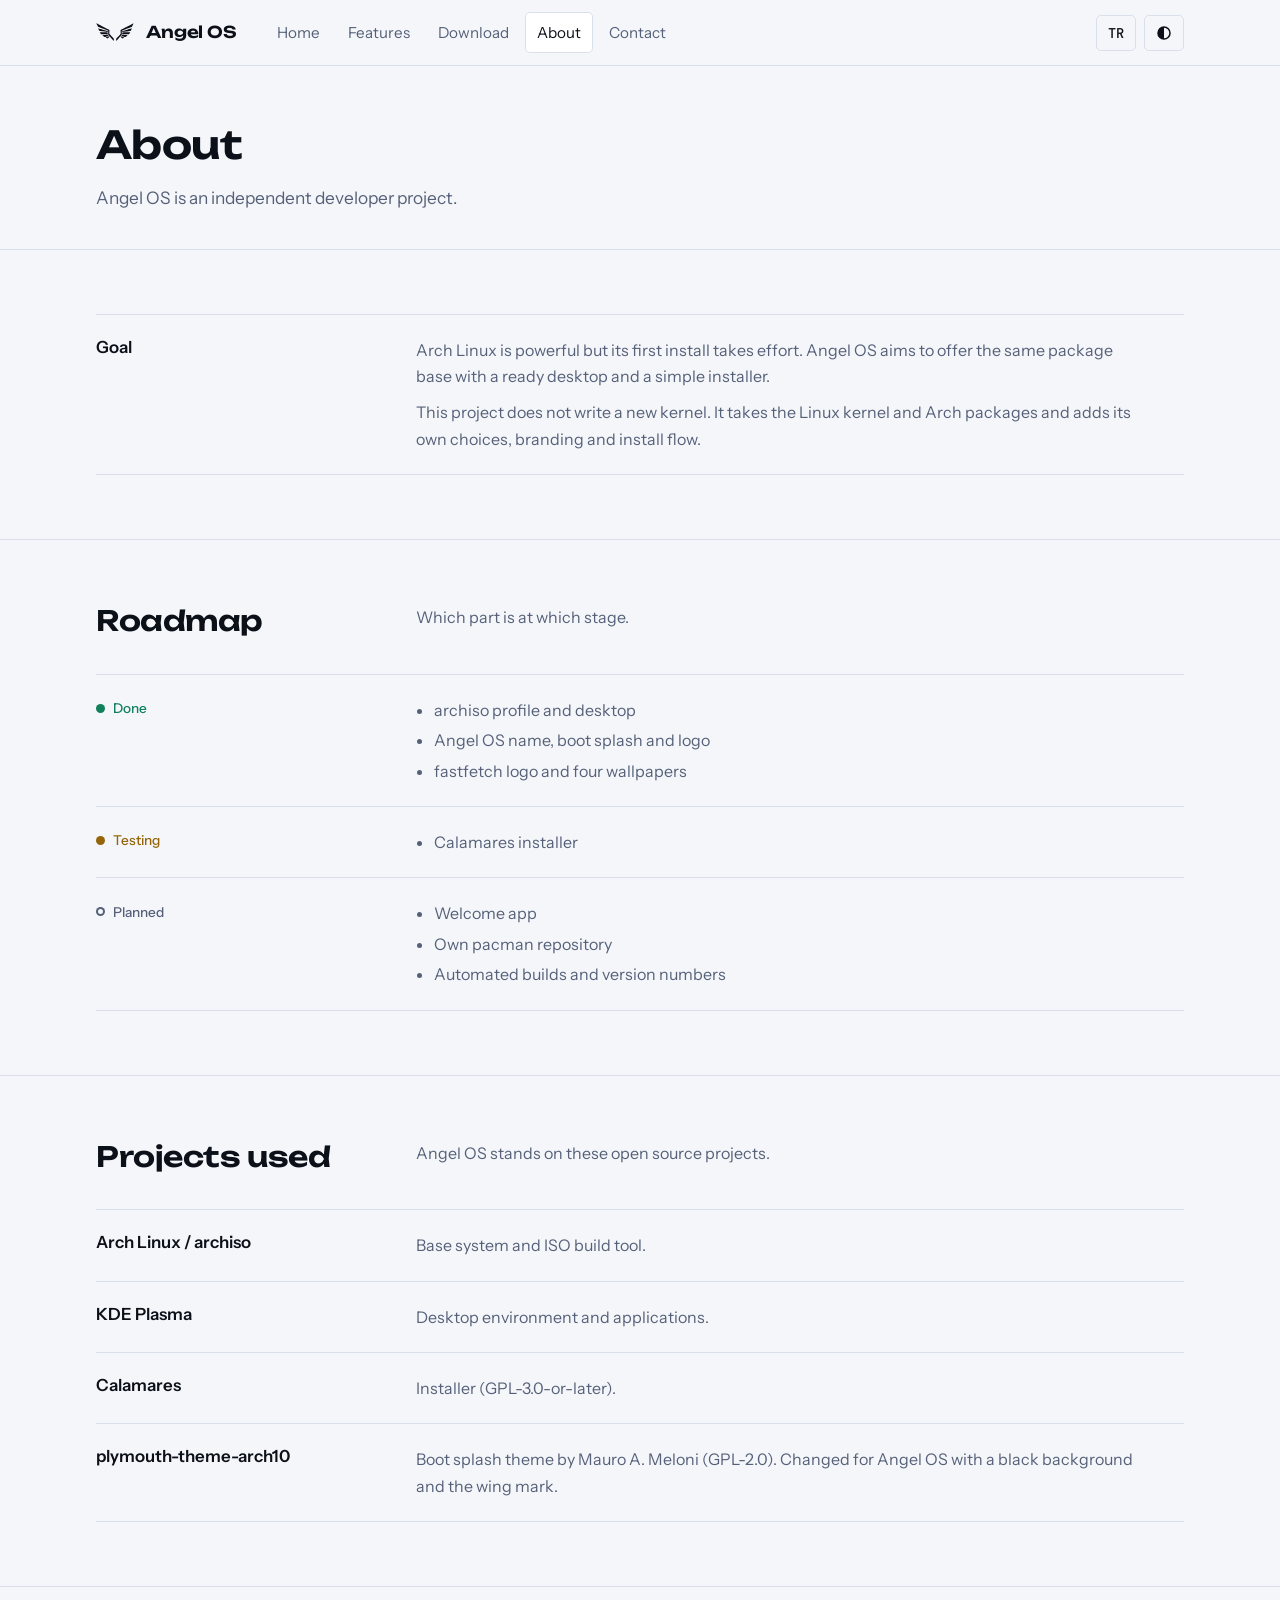
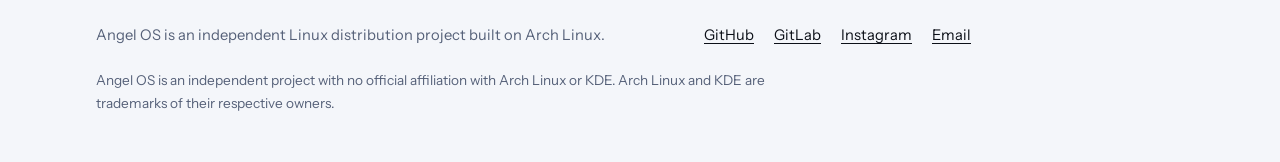
==== hakkinda.html @ 742048c5 "Add files via upload" ====
<!doctype html>
<html lang="tr">
<head><meta charset="utf-8"><meta name="viewport" content="width=device-width, initial-scale=1, viewport-fit=cover"><meta name="claude:viewport-fit-sides" content="cover"><title>Hakkında · Angel OS</title><meta name="description" content="Angel OS: Fly With Your Angel. Hızlı, temiz ve kullanıma hazır Linux."><meta name="theme-color" content="#06070b"><link rel="preconnect" href="https://fonts.googleapis.com"><link rel="preconnect" href="https://fonts.gstatic.com" crossorigin><link rel="stylesheet" href="https://fonts.googleapis.com/css2?family=Unbounded:wght@500;600&amp;family=Instrument+Sans:wght@400;500;600&amp;family=JetBrains+Mono:wght@400;500&amp;display=swap"><link rel="stylesheet" href="site.css"></head>
<body data-page="about"><header class="site-head"><div class="wrap head-row">
<a class="brand" href="index.html" aria-label="Angel OS"><svg viewBox="45 48 524 254" aria-hidden="true" focusable="false"><g transform="translate(0,337) scale(0.1,-0.1)"><path d="M490 2847 c0 -18 234 -469 248 -476 9 -5 298 -117 642 -250 344 -132 652 -251 685 -264 l60 -23 5 -276 5 -277 385 -444 385 -444 3 159 3 160 -88 97 c-48 53 -90 98 -93 101 -3 3 -104 112 -224 243 l-217 237 6 268 7 267 -53 28 c-91 47 -557 286 -884 452 -170 87 -437 223 -592 302 -156 79 -283 142 -283 140z"/><path d="M4910 2474 c-795 -404 -987 -503 -1038 -534 l-34 -21 8 -263 7 -263 -100 -109 c-55 -60 -195 -212 -311 -339 l-211 -230 -1 -163 0 -162 48 53 c26 29 200 229 387 446 l340 392 5 277 5 276 185 71 c102 40 410 158 685 264 275 107 508 197 517 202 14 8 251 469 245 476 -1 1 -333 -167 -737 -373z"/><path d="M741 2152 c0 -4 33 -81 73 -172 l72 -164 194 -28 c532 -77 947 -139 968 -143 21 -5 22 -3 22 59 l0 65 -67 20 c-38 11 -302 88 -588 171 -286 83 -555 162 -597 175 -43 13 -78 20 -77 17z"/><path d="M4755 1969 c-352 -103 -650 -190 -662 -194 -21 -5 -23 -11 -23 -71 0 -57 2 -65 18 -60 9 2 224 35 477 71 253 37 512 74 574 83 l115 17 73 169 c40 93 72 170 70 171 -1 1 -290 -83 -642 -186z"/><path d="M1032 1503 c45 -65 90 -128 101 -140 l20 -23 459 0 458 0 0 125 0 125 -92 0 c-51 0 -273 7 -493 15 -220 8 -430 15 -467 15 l-67 0 81 -117z"/><path d="M4635 1605 c-181 -7 -383 -13 -447 -14 l-118 -1 0 -125 0 -125 463 0 462 0 97 140 97 140 -112 -1 c-62 -1 -260 -8 -442 -14z"/><path d="M2015 1274 c-11 -2 -173 -15 -360 -30 -187 -14 -341 -27 -343 -28 -3 -3 274 -220 318 -248 26 -17 31 -16 294 71 l267 89 -60 67 c-34 37 -61 71 -61 76 0 9 -15 10 -55 3z"/><path d="M4013 1203 l-62 -76 266 -88 c146 -49 271 -85 277 -82 27 16 336 256 333 259 -1 2 -153 14 -337 29 -184 14 -353 27 -375 30 -39 5 -41 4 -102 -72z"/><path d="M1996 977 c-251 -105 -242 -84 -76 -174 l97 -53 151 114 152 113 -41 47 c-22 25 -46 46 -52 45 -7 0 -110 -42 -231 -92z"/><path d="M3861 1024 l-41 -47 152 -113 152 -113 98 52 c164 87 173 69 -84 175 -123 51 -226 92 -230 92 -3 0 -25 -21 -47 -46z"/></g></svg><span>Angel OS</span></a>
<nav class="nav" aria-label="Menu"><a href="index.html" data-i18n="nav.home">Ana sayfa</a><a href="ozellikler.html" data-i18n="nav.features">Özellikler</a><a href="indir.html" data-i18n="nav.download">İndir</a><a href="hakkinda.html" aria-current="page" data-i18n="nav.about">Hakkında</a><a href="iletisim.html" data-i18n="nav.contact">İletişim</a></nav>
<div class="tools">
<button class="tool" id="lang-btn" type="button" aria-label="Switch to English">EN</button>
<button class="tool" id="theme-btn" type="button" aria-label="Tema / Theme"><svg viewBox="0 0 16 16" aria-hidden="true"><circle cx="8" cy="8" r="6" fill="none" stroke="currentColor" stroke-width="1.5"/><path d="M8 2a6 6 0 0 0 0 12z" fill="currentColor"/></svg></button>
</div></div></header>
<main>
<div class="wrap page-title"><h1 data-i18n="a.h1">Hakkında</h1><p data-i18n="a.lead">Angel OS bağımsız bir geliştirici projesidir.</p></div>
<section><div class="wrap">
<div class="rows">
<div class="row"><h3 data-i18n="a.a">Amaç</h3><div><p data-i18n="a.a1">Arch Linux güçlüdür ama ilk kurulumu zahmetlidir. Angel OS, aynı paket tabanını hazır bir masaüstü ve kurulum aracıyla sunmayı hedefler.</p><p data-i18n="a.a2">Bu proje yeni bir çekirdek yazmaz. Linux çekirdeğini ve Arch paketlerini alır, üzerine kendi seçimlerini, markasını ve kurulum akışını ekler.</p></div></div>
</div></div></section>

<section><div class="wrap">
<div class="sec-head"><h2 data-i18n="a.road">Yol haritası</h2><p data-i18n="a.roadp">Hangi parçanın hangi aşamada olduğu.</p></div>
<div class="rows"><div class="row"><h3><span class="tag done" data-i18n="a.rt0">Tamam</span></h3><ul><li data-i18n="a.r00">archiso profili ve masaüstü</li><li data-i18n="a.r01">Angel OS adı, açılış ekranı ve logo</li><li data-i18n="a.r02">fastfetch logosu ve dört duvar kağıdı</li></ul></div><div class="row"><h3><span class="tag test" data-i18n="a.rt1">Testte</span></h3><ul><li data-i18n="a.r10">Calamares kurulum aracı</li></ul></div><div class="row"><h3><span class="tag plan" data-i18n="a.rt2">Planlandı</span></h3><ul><li data-i18n="a.r20">Karşılama uygulaması</li><li data-i18n="a.r21">Kendi pacman deposu</li><li data-i18n="a.r22">Otomatik build ve sürüm numaraları</li></ul></div></div>
</div></section>

<section><div class="wrap">
<div class="sec-head"><h2 data-i18n="a.cred">Kullanılan projeler</h2><p data-i18n="a.credp">Angel OS, bu açık kaynak projelerin üzerinde duruyor.</p></div>
<div class="rows"><div class="row"><h3>Arch Linux / archiso</h3><p data-i18n="a.c0">Taban sistem ve ISO üretim aracı.</p></div><div class="row"><h3>KDE Plasma</h3><p data-i18n="a.c1">Masaüstü ortamı ve uygulamalar.</p></div><div class="row"><h3>Calamares</h3><p data-i18n="a.c2">Kurulum aracı (GPL-3.0-or-later).</p></div><div class="row"><h3>plymouth-theme-arch10</h3><p data-i18n="a.c3">Açılış ekranı teması, Mauro A. Meloni (GPL-2.0). Angel OS için siyah zemin ve kanat logosuyla değiştirildi.</p></div></div>
</div></section>
</main><footer><div class="wrap">
<div class="foot">
<div><p data-i18n="foot.about">Angel OS, Arch Linux tabanlı bağımsız bir Linux dağıtımı projesidir.</p></div>
<ul>
<li><a href="https://github.com/valkyrie-0312" rel="noopener">GitHub</a></li>
<li><a href="https://gitlab.com/emirhan.0312" rel="noopener">GitLab</a></li>
<li><a href="https://instagram.com/angel0sofficial" rel="noopener">Instagram</a></li>
<li><a href="iletisim.html" data-i18n="foot.mail">E-posta</a></li>
</ul></div>
<p class="legal" data-i18n="foot.legal">Angel OS, Arch Linux, KDE veya Anthropic dahil hiçbir kuruluşla resmi bağı olmayan bağımsız bir projedir. Arch Linux ve KDE adları sahiplerinin markalarıdır.</p>
</div></footer><script src="i18n.js"></script><script src="site.js"></script></body>
</html>
---- site.css ----
/* Angel OS site
   Layout: left-aligned editorial columns on a near-black ground; one loud element (the hero terminal
   with the wing ASCII), everything else stays quiet: rules, tables and plain rows instead of card grids.
   Color: ink, halo blue accent, cool greys. Type: Unbounded (display), Instrument Sans (text), JetBrains Mono (terminal). */

:root {
  --bg: #06070b;
  --bg-raised: #0d0f17;
  --fg: #e9edf5;
  --muted: #9aa4ba;
  --line: #1c2132;
  --accent: #8ab8ff;
  --accent-ink: #06070b;
  --ok: #6fd3a1;
  --test: #f0c674;
  --plan: #9aa4ba;
  --glass: rgba(6, 7, 11, 0.82);
  --term-bg: #090b11;
  --term-bar: #11141d;
  --term-fg: #d7deec;
  --term-dim: #7f8aa3;
  --term-accent: #8ab8ff;
  --font-display: "Unbounded", "Segoe UI", system-ui, sans-serif;
  --font-text: "Instrument Sans", "Segoe UI", system-ui, -apple-system, sans-serif;
  --font-mono: "JetBrains Mono", ui-monospace, "SFMono-Regular", Menlo, Consolas, monospace;
  color-scheme: dark;
}
@media (prefers-color-scheme: light) {
  :root:not([data-theme="dark"]) {
    --bg: #f4f6fa; --bg-raised: #ffffff; --fg: #0c1018; --muted: #566179; --line: #d9dfeb;
    --accent: #1f4fd1; --accent-ink: #ffffff; --ok: #12805a; --test: #94650a; --plan: #566179;
    --glass: rgba(244, 246, 250, 0.86);
    color-scheme: light;
  }
}
:root[data-theme="light"] {
  --bg: #f4f6fa; --bg-raised: #ffffff; --fg: #0c1018; --muted: #566179; --line: #d9dfeb;
  --accent: #1f4fd1; --accent-ink: #ffffff; --ok: #12805a; --test: #94650a; --plan: #566179;
  --glass: rgba(244, 246, 250, 0.86);
  color-scheme: light;
}

:root { padding-top: env(safe-area-inset-top, 0px); padding-bottom: env(safe-area-inset-bottom, 0px); }
* { box-sizing: border-box; }
html { scroll-behavior: smooth; }
body {
  margin: 0; background: var(--bg); color: var(--fg);
  font: 400 16px/1.65 var(--font-text); -webkit-font-smoothing: antialiased;
}
body::before { content: ""; position: fixed; inset: 0 0 auto; height: env(safe-area-inset-top, 0px); z-index: 30; background: var(--bg); }
img { max-width: 100%; display: block; }
a { color: var(--accent); text-decoration-thickness: 1px; text-underline-offset: 3px; }
a:hover { text-decoration-thickness: 2px; }
:focus-visible { outline: 2px solid var(--accent); outline-offset: 3px; border-radius: 3px; }
code, kbd { font-family: var(--font-mono); font-size: .88em; }
p { margin: 0; }
h1, h2, h3 { font-family: var(--font-display); font-weight: 600; letter-spacing: -0.015em; text-wrap: balance; margin: 0; line-height: 1.2; }

.wrap {
  max-width: 1120px; margin: 0 auto;
  padding-left: max(16px, env(safe-area-inset-left, 0px));
  padding-right: max(16px, env(safe-area-inset-right, 0px));
}

/* ---------- header ---------- */
.site-head {
  position: sticky; top: env(safe-area-inset-top, 0px); z-index: 20;
  background: var(--glass); backdrop-filter: blur(12px); -webkit-backdrop-filter: blur(12px);
  border-bottom: 1px solid var(--line);
}
.head-row { display: flex; align-items: center; gap: 28px; padding-block: 12px; flex-wrap: wrap; }
.brand { display: inline-flex; align-items: center; gap: 12px; color: var(--fg); text-decoration: none; font-family: var(--font-display); font-weight: 600; font-size: 1.02rem; letter-spacing: -0.01em; }
.brand svg { width: 38px; height: auto; fill: var(--fg); }
.nav { display: flex; gap: 4px; margin-right: auto; overflow-x: auto; scrollbar-width: none; min-width: 0; }
.nav::-webkit-scrollbar { display: none; }
.nav a { color: var(--muted); text-decoration: none; padding: 8px 12px; border-radius: 5px; font-size: .95rem; white-space: nowrap; }
.nav a:hover { color: var(--fg); }
.nav a[aria-current="page"] { color: var(--fg); background: var(--bg-raised); box-shadow: inset 0 0 0 1px var(--line); }
.tools { display: flex; gap: 8px; }
.tool {
  appearance: none; background: transparent; color: var(--fg); border: 1px solid var(--line); border-radius: 5px;
  height: 36px; min-width: 40px; padding: 0 10px; font: 500 .85rem var(--font-mono); cursor: pointer;
  display: inline-flex; align-items: center; justify-content: center;
}
.tool:hover { border-color: var(--muted); }
.tool svg { width: 16px; height: 16px; }
@media (max-width: 760px) {
  .head-row { gap: 10px 12px; }
  .nav { order: 3; flex-basis: 100%; margin-right: 0; margin-inline: -8px; }
  .tools { margin-left: auto; }
}

/* ---------- buttons ---------- */
.btn {
  display: inline-flex; align-items: center; justify-content: center; min-height: 44px; padding: 0 20px;
  border-radius: 5px; font: 600 .95rem var(--font-text); text-decoration: none; border: 1px solid transparent; cursor: pointer;
}
.btn.primary { background: var(--accent); color: var(--accent-ink); }
.btn.primary:hover { filter: brightness(1.08); }
.btn.ghost { color: var(--fg); border-color: var(--line); background: transparent; }
.btn.ghost:hover { border-color: var(--muted); }
.btn-row { display: flex; gap: 12px; flex-wrap: wrap; }

/* ---------- hero ---------- */
.hero { padding-block: 64px 56px; }
.hero-grid { display: grid; grid-template-columns: minmax(0, 1.05fr) minmax(0, 1fr); gap: 56px; align-items: center; }
.hero h1 { font-size: clamp(1.75rem, 3.6vw, 2.7rem); line-height: 1.18; }
.hero .lead { margin-top: 22px; font-size: 1.12rem; color: var(--muted); max-width: 52ch; }
.hero .status { margin-top: 18px; display: flex; gap: 10px; align-items: center; color: var(--muted); font-size: .95rem; }
.dot { width: 9px; height: 9px; border-radius: 50%; background: var(--test); flex: none; }
.hero .btn-row { margin-top: 30px; }
@media (max-width: 900px) { .hero-grid { grid-template-columns: minmax(0, 1fr); gap: 40px; } .hero { padding-block: 40px; } }

/* terminal (always dark, in both themes) */
.term { background: var(--term-bg); border: 1px solid #1d2335; border-radius: 8px; overflow: hidden; box-shadow: 0 30px 80px -30px rgba(70, 120, 255, .35); }
.term-bar { display: flex; justify-content: space-between; gap: 12px; padding: 9px 14px; background: var(--term-bar); color: var(--term-dim); font: 400 .78rem var(--font-mono); }
.term-body { padding: 22px 22px 20px; overflow-x: auto; color: var(--term-fg); font: 400 .84rem/1.5 var(--font-mono); }
.term pre { margin: 0; font: inherit; }
.term .logo { color: var(--term-accent); line-height: 1.12; font-size: .8rem; margin-bottom: 18px; }
.term .info { display: grid; grid-template-columns: max-content 1fr; gap: 2px 14px; margin: 0; }
.term .info dt { color: var(--term-accent); }
.term .info dd { margin: 0; }
.term .who { margin: 0 0 8px; }
.term .who b { color: var(--term-accent); font-weight: 500; }
.cursor { display: inline-block; width: .6em; height: 1.05em; background: var(--term-fg); vertical-align: -.2em; animation: blink 1.1s steps(1) infinite; }
@keyframes blink { 50% { opacity: 0; } }
@media (prefers-reduced-motion: reduce) { .cursor { animation: none; } html { scroll-behavior: auto; } }

/* ---------- sections ---------- */
section { padding-block: 64px; border-top: 1px solid var(--line); }
.sec-head { display: grid; grid-template-columns: minmax(0, 280px) minmax(0, 1fr); gap: 40px; margin-bottom: 36px; }
.sec-head h2 { font-size: clamp(1.3rem, 2.4vw, 1.75rem); }
.sec-head p { color: var(--muted); max-width: 62ch; }
@media (max-width: 820px) { .sec-head { grid-template-columns: minmax(0, 1fr); gap: 14px; } }

.rows { display: grid; }
.row { display: grid; grid-template-columns: minmax(0, 280px) minmax(0, 1fr); gap: 40px; padding-block: 22px; border-top: 1px solid var(--line); }
.row:last-child { border-bottom: 1px solid var(--line); }
.row h3 { font-size: 1.05rem; font-family: var(--font-text); font-weight: 600; letter-spacing: 0; }
.row p, .row ul { color: var(--muted); max-width: 66ch; }
.row p + p { margin-top: 10px; }
.row ul { margin: 0; padding-left: 1.1em; }
.row li + li { margin-top: 4px; }
@media (max-width: 820px) { .row { grid-template-columns: minmax(0, 1fr); gap: 8px; } }

.table-wrap { overflow-x: auto; border: 1px solid var(--line); border-radius: 6px; }
table { width: 100%; border-collapse: collapse; min-width: 560px; }
th, td { text-align: left; padding: 14px 18px; border-bottom: 1px solid var(--line); vertical-align: top; }
th { font: 500 .85rem var(--font-text); color: var(--muted); background: var(--bg-raised); }
tr:last-child td { border-bottom: 0; }
td:first-child { font-family: var(--font-mono); font-size: .92rem; white-space: nowrap; color: var(--fg); }
td { color: var(--muted); }

.gallery { display: grid; grid-template-columns: repeat(2, minmax(0, 1fr)); gap: 16px; }
.shot { margin: 0; }
.shot img { width: 100%; aspect-ratio: 16 / 9; object-fit: cover; border-radius: 5px; border: 1px solid var(--line); }
.shot figcaption { margin-top: 8px; color: var(--muted); font-size: .9rem; }
@media (max-width: 560px) { .gallery { grid-template-columns: minmax(0, 1fr); } }

/* installer sequence: a real order, so numbered */
.steps { list-style: none; margin: 0; padding: 0; counter-reset: s; display: grid; }
.steps li { counter-increment: s; display: grid; grid-template-columns: 44px minmax(0, 1fr); gap: 16px; padding-block: 16px; border-top: 1px solid var(--line); align-items: baseline; }
.steps li:last-child { border-bottom: 1px solid var(--line); }
.steps li::before { content: counter(s); font: 500 .9rem var(--font-mono); color: var(--accent); }
.steps b { font-weight: 600; }
.steps span { color: var(--muted); }

/* code */
.code { background: var(--term-bg); color: var(--term-fg); border: 1px solid #1d2335; border-radius: 6px; padding: 16px 18px; overflow-x: auto; font: 400 .88rem/1.6 var(--font-mono); margin-top: 12px; }
.code .c { color: var(--term-dim); }
.note { border-left: 2px solid var(--test); padding: 4px 0 4px 16px; color: var(--muted); max-width: 66ch; }

/* roadmap */
.tag { display: inline-flex; align-items: center; gap: 8px; font: 500 .85rem var(--font-text); }
.tag::before { content: ""; width: 9px; height: 9px; border-radius: 50%; background: currentColor; }
.tag.done { color: var(--ok); } .tag.test { color: var(--test); } .tag.plan { color: var(--plan); }
.tag.plan::before { background: transparent; box-shadow: inset 0 0 0 2px currentColor; }

/* contact */
.contact { display: grid; }
.contact-row { display: grid; grid-template-columns: minmax(0, 220px) minmax(0, 1fr) auto; gap: 8px 32px; align-items: center; padding-block: 24px; border-top: 1px solid var(--line); }
.contact-row:last-child { border-bottom: 1px solid var(--line); }
.contact-row h3 { font: 600 1.05rem var(--font-text); letter-spacing: 0; }
.contact-row small { display: block; color: var(--muted); font: 400 .9rem var(--font-text); margin-top: 2px; }
.handle { font: 400 .98rem var(--font-mono); word-break: break-all; user-select: all; }
.contact-act { display: flex; gap: 8px; flex-wrap: wrap; }
.contact-act .btn { min-height: 38px; padding: 0 14px; font-size: .88rem; }
@media (max-width: 820px) { .contact-row { grid-template-columns: minmax(0, 1fr); } }

.cta-band { display: grid; grid-template-columns: minmax(0, 1fr) auto; gap: 24px; align-items: center; }
.cta-band h2 { font-size: clamp(1.25rem, 2.2vw, 1.6rem); }
.cta-band p { color: var(--muted); margin-top: 8px; max-width: 56ch; }
@media (max-width: 760px) { .cta-band { grid-template-columns: minmax(0, 1fr); } }

.page-title { padding-block: 56px 36px; }
.page-title h1 { font-size: clamp(1.7rem, 3.2vw, 2.4rem); }
.page-title p { margin-top: 16px; color: var(--muted); max-width: 62ch; font-size: 1.08rem; }

/* footer */
footer { border-top: 1px solid var(--line); padding-block: 36px 48px; color: var(--muted); font-size: .92rem; }
.foot { display: grid; grid-template-columns: minmax(0, 1.2fr) minmax(0, 1fr); gap: 32px; }
.foot ul { list-style: none; margin: 0; padding: 0; display: flex; flex-wrap: wrap; gap: 6px 20px; }
.foot a { color: var(--fg); }
.legal { margin-top: 22px; font-size: .85rem; max-width: 80ch; }
@media (max-width: 760px) { .foot { grid-template-columns: minmax(0, 1fr); } }

.shot img{width:100%;height:auto;aspect-ratio:16/9;object-fit:cover;display:block}
.nav{overflow-x:auto;scrollbar-width:none}
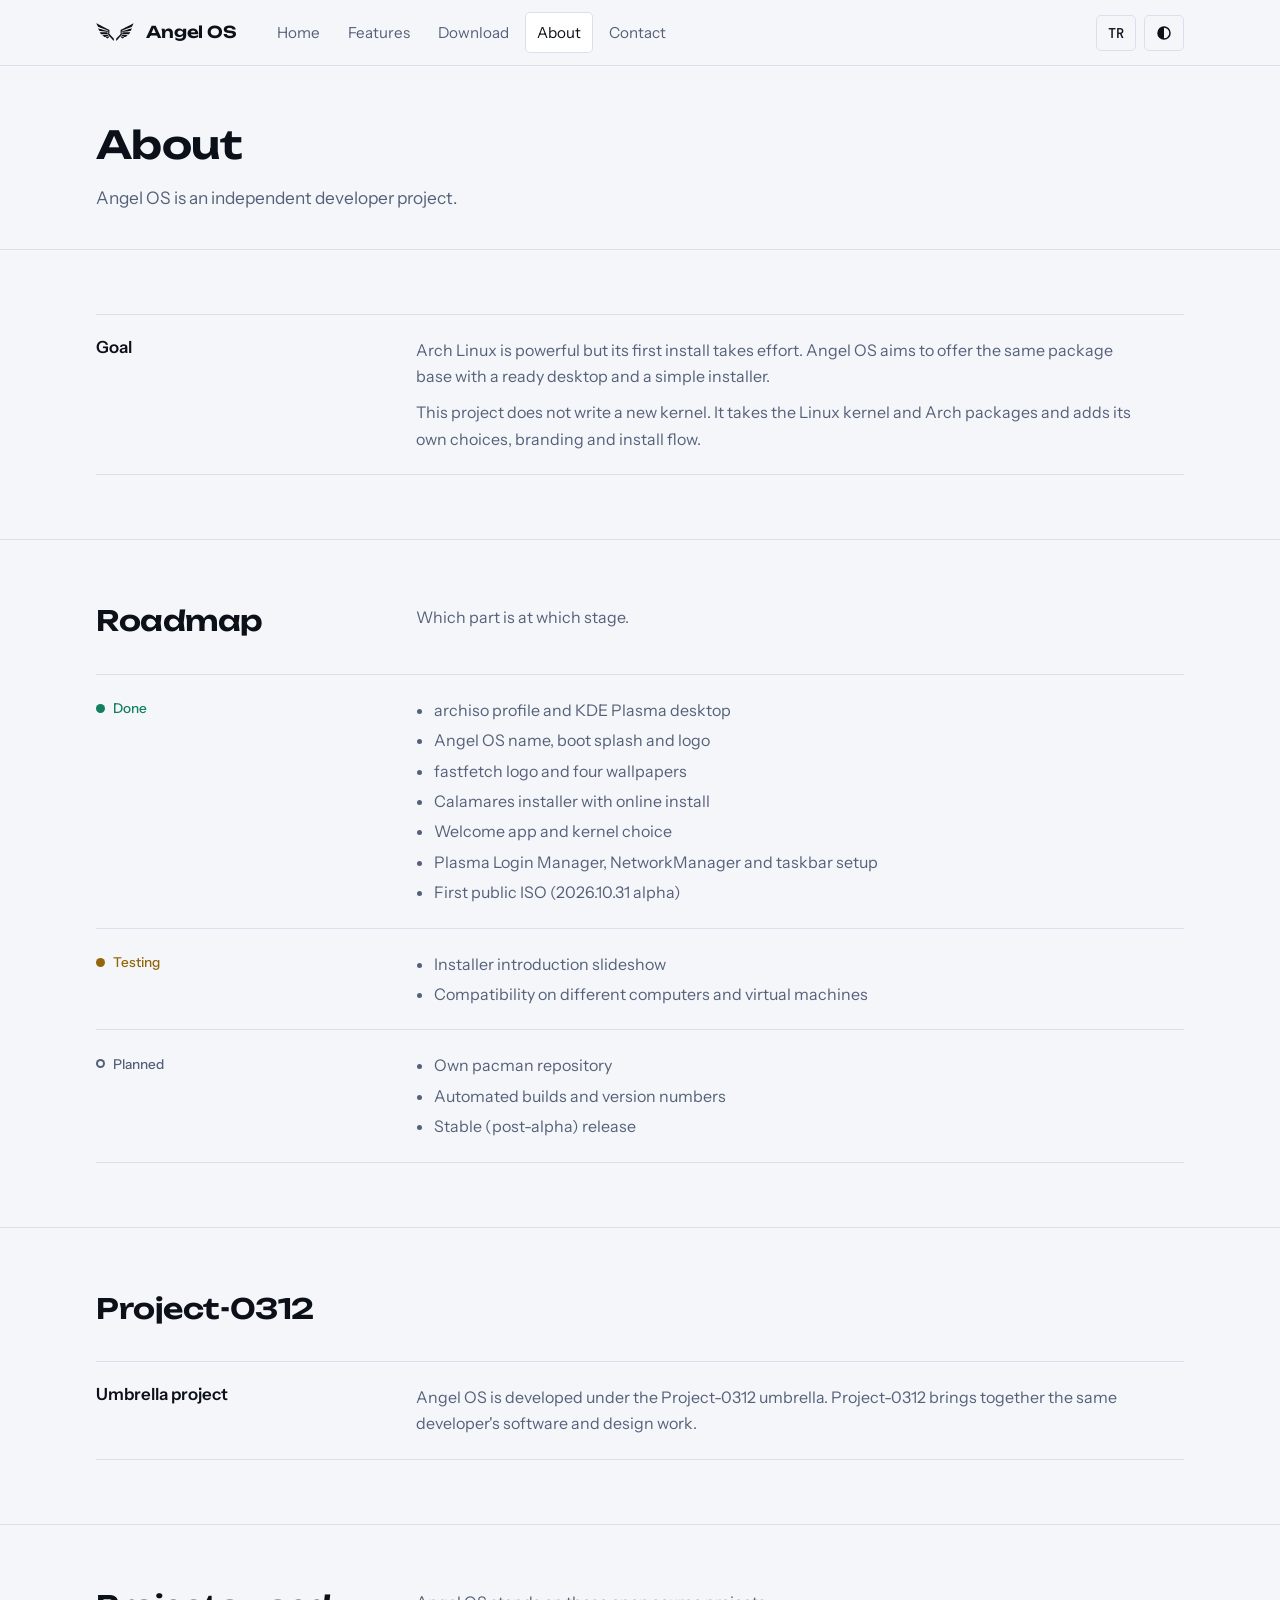
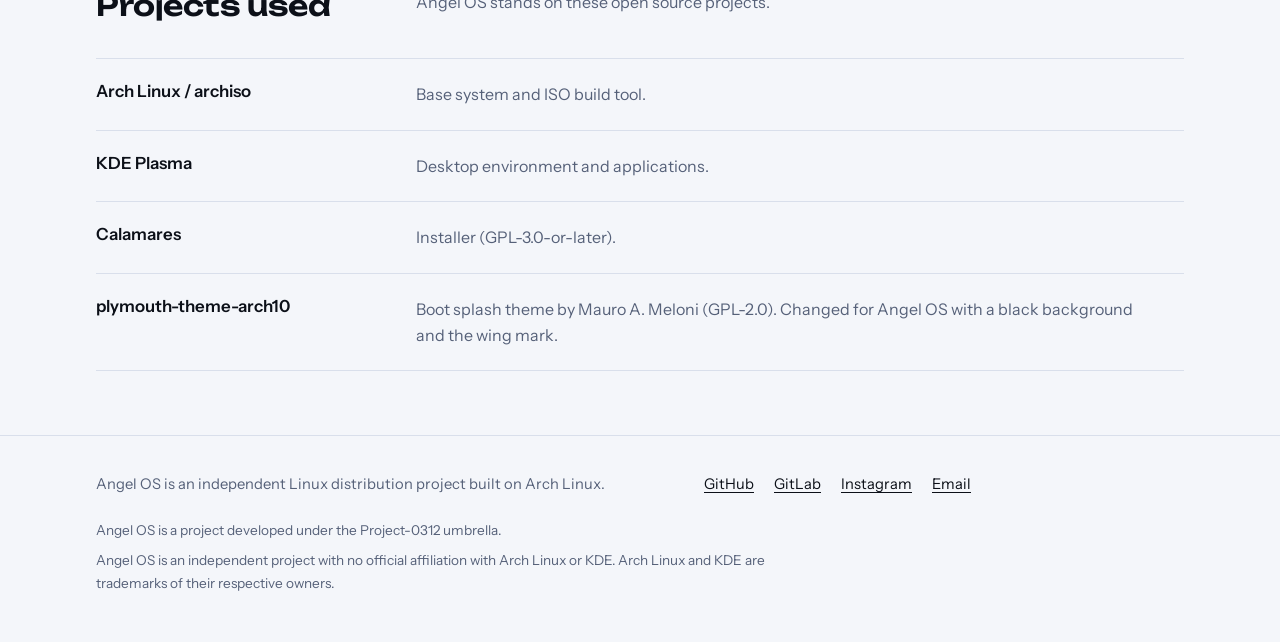
==== commit 97ba50b9: "Add files via upload" ====
--- a/hakkinda.html
+++ b/hakkinda.html
@@ -17,7 +17,12 @@
 
 <section><div class="wrap">
 <div class="sec-head"><h2 data-i18n="a.road">Yol haritası</h2><p data-i18n="a.roadp">Hangi parçanın hangi aşamada olduğu.</p></div>
-<div class="rows"><div class="row"><h3><span class="tag done" data-i18n="a.rt0">Tamam</span></h3><ul><li data-i18n="a.r00">archiso profili ve masaüstü</li><li data-i18n="a.r01">Angel OS adı, açılış ekranı ve logo</li><li data-i18n="a.r02">fastfetch logosu ve dört duvar kağıdı</li></ul></div><div class="row"><h3><span class="tag test" data-i18n="a.rt1">Testte</span></h3><ul><li data-i18n="a.r10">Calamares kurulum aracı</li></ul></div><div class="row"><h3><span class="tag plan" data-i18n="a.rt2">Planlandı</span></h3><ul><li data-i18n="a.r20">Karşılama uygulaması</li><li data-i18n="a.r21">Kendi pacman deposu</li><li data-i18n="a.r22">Otomatik build ve sürüm numaraları</li></ul></div></div>
+<div class="rows"><div class="row"><h3><span class="tag done" data-i18n="a.rt0">Tamam</span></h3><ul><li data-i18n="a.r00">archiso profili ve KDE Plasma masaüstü</li><li data-i18n="a.r01">Angel OS adı, açılış ekranı ve logo</li><li data-i18n="a.r02">fastfetch logosu ve dört duvar kağıdı</li><li data-i18n="a.r10">Calamares kurulum aracı, çevrimiçi kurulum</li><li data-i18n="a.r20">Karşılama uygulaması ve çekirdek seçimi</li><li data-i18n="a.r23">Plasma Login Manager, NetworkManager ve görev çubuğu ayarları</li><li data-i18n="a.r24">İlk herkese açık ISO (2026.10.31 alfa)</li></ul></div><div class="row"><h3><span class="tag test" data-i18n="a.rt1">Testte</span></h3><ul><li data-i18n="a.r25">Kurulum sırasındaki tanıtım slaytları</li><li data-i18n="a.r26">Farklı bilgisayar ve sanal makinelerde uyumluluk</li></ul></div><div class="row"><h3><span class="tag plan" data-i18n="a.rt2">Planlandı</span></h3><ul><li data-i18n="a.r21">Kendi pacman deposu</li><li data-i18n="a.r22">Otomatik build ve sürüm numaraları</li><li data-i18n="a.r27">Kararlı (alfa sonrası) sürüm</li></ul></div></div>
+</div></section>
+
+<section><div class="wrap">
+<div class="sec-head"><h2 data-i18n="a.p">Project-0312</h2></div>
+<div class="rows"><div class="row"><h3 data-i18n="a.p1">Çatı proje</h3><p data-i18n="a.p2">Angel OS, Project-0312 çatısı altında geliştirilir. Project-0312, aynı geliştiricinin yazılım ve tasarım çalışmalarını bir araya getirir.</p></div></div>
 </div></section>
 
 <section><div class="wrap">
@@ -28,11 +33,11 @@
 <div class="foot">
 <div><p data-i18n="foot.about">Angel OS, Arch Linux tabanlı bağımsız bir Linux dağıtımı projesidir.</p></div>
 <ul>
-<li><a href="https://github.com/valkyrie-0312" rel="noopener">GitHub</a></li>
+<li><a href="https://github.com/em1rhan-0312" rel="noopener">GitHub</a></li>
 <li><a href="https://gitlab.com/emirhan.0312" rel="noopener">GitLab</a></li>
 <li><a href="https://instagram.com/angel0sofficial" rel="noopener">Instagram</a></li>
 <li><a href="iletisim.html" data-i18n="foot.mail">E-posta</a></li>
 </ul></div>
-<p class="legal" data-i18n="foot.legal">Angel OS, Arch Linux, KDE veya Anthropic dahil hiçbir kuruluşla resmi bağı olmayan bağımsız bir projedir. Arch Linux ve KDE adları sahiplerinin markalarıdır.</p>
+<p class="legal" data-i18n="foot.p0312">Angel OS, Project-0312 çatısı altında geliştirilen bir projedir.</p><p class="legal" style="margin-top:8px" data-i18n="foot.legal">Angel OS, Arch Linux, KDE veya Anthropic dahil hiçbir kuruluşla resmi bağı olmayan bağımsız bir projedir. Arch Linux ve KDE adları sahiplerinin markalarıdır.</p>
 </div></footer><script src="i18n.js"></script><script src="site.js"></script></body>
 </html>
--- a/site.css
+++ b/site.css
@@ -206,3 +206,4 @@
 
 .shot img{width:100%;height:auto;aspect-ratio:16/9;object-fit:cover;display:block}
 .nav{overflow-x:auto;scrollbar-width:none}
+[hidden] { display: none !important; }
